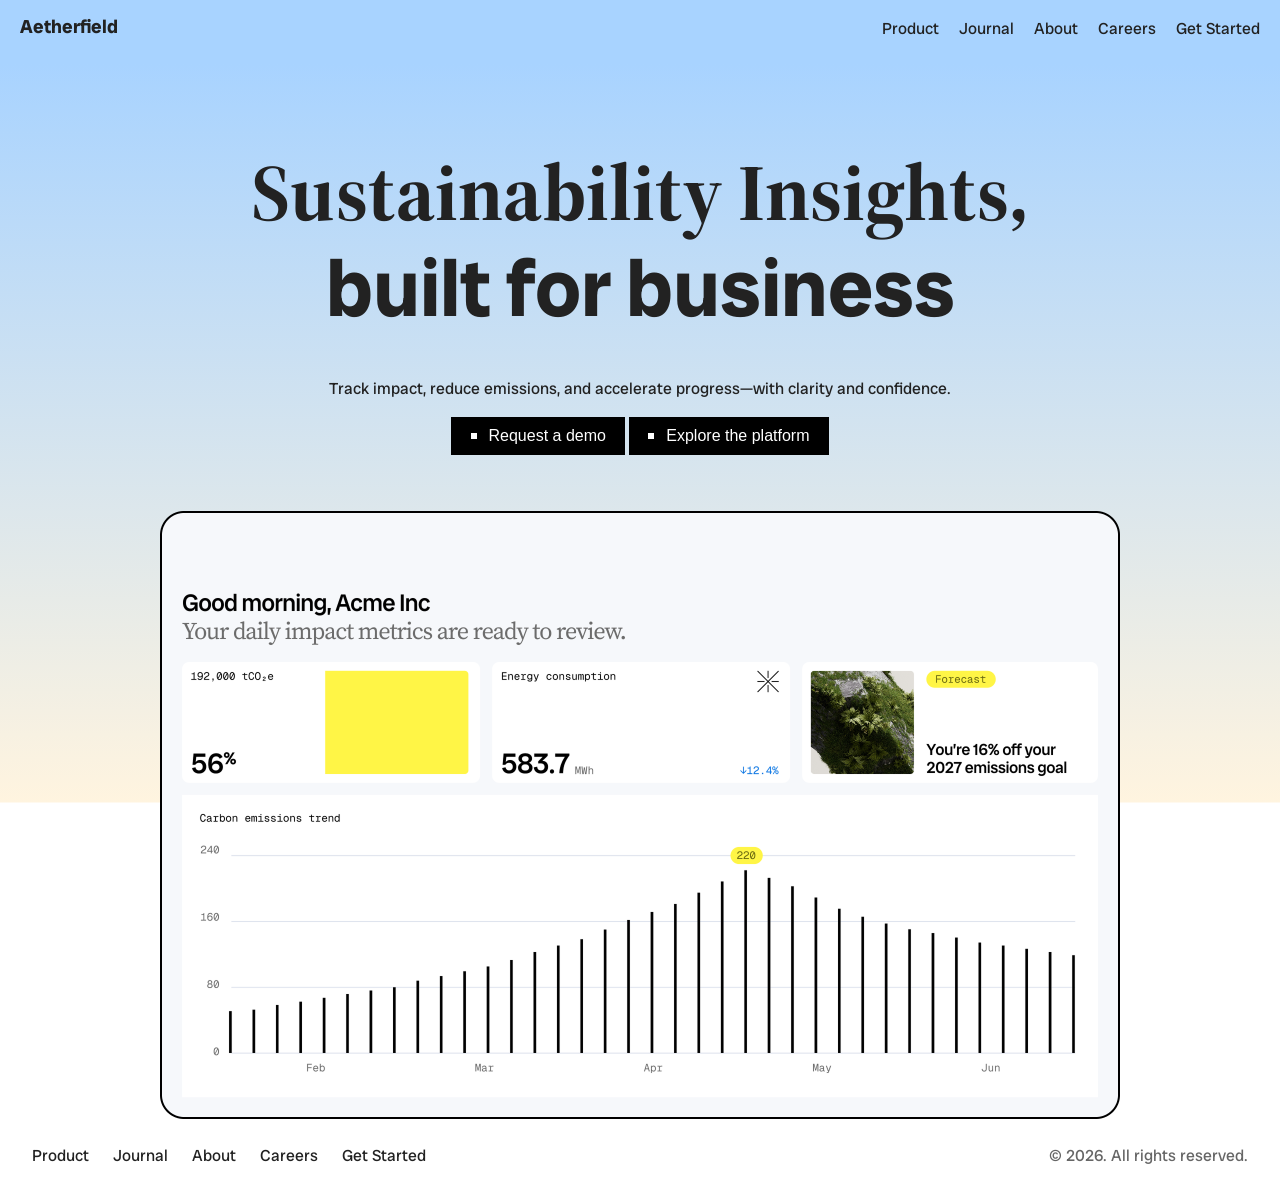
==== index.html @ 6864fba7 "first commit" ====
<!doctype html>
<html lang="en">
  <head>
    <meta charset="UTF-8" />
    <meta name="viewport" content="width=device-width, initial-scale=1.0" />
    <title>CIS 211 Internet & Web Technology</title>
    <link rel="preconnect" href="https://fonts.googleapis.com">
<link rel="preconnect" href="https://fonts.gstatic.com" crossorigin>
<link href="https://fonts.googleapis.com/css2?family=Radio+Canada+Big:ital,wght@0,400..700;1,400..700&family=Radio+Canada:ital,wght@0,400..700;1,400..700&display=swap" rel="stylesheet">
<link href="https://fonts.googleapis.com/css2?family=Inter:wght@400;500;600&family=Source+Serif+4:ital,opsz,wght@0,8..60,400;0,8..60,600;0,8..60,700;1,8..60,400&display=swap" rel="stylesheet">
    <link href="./css/styles.css" rel="stylesheet" />
  </head>
  <body>
    <header>
      <nav>
        <div class="logo">
          <h3 class="textLogo"> Aetherfield</h3>
          <!-- <img src="./images/" alt="Logo" class="brandLogo"> -->
        </div>
        <ul>
          <li><a href="./product.html">Product</a></li>
          <li><a href="./journal.html">Journal</a></li>
          <li><a href="./about.html">About</a></li>
          <li><a href="./careers.html">Careers</a></li>
          <li><a href="./getstarted.html">Get Started</a></li>
        </ul>
      </nav>
    </header>

    <main class="container">
      <section class="hero">
        <div class="heroText">
          <h1><span>Sustainability Insights,</span> <br>built for business</h1>
      <p>Track impact, reduce emissions, and accelerate progress—with clarity and confidence.</p>
      <button class="btn">Request a demo</button>
      <button class="btn">Explore the platform</button>
        </div>
        
      <div class="heroImg">
         <img  src="./images/HeroImage@2x.png" alt="Hero Image">
      </div>
     
      </section>
      <section>

      </section>
      <section>

      </section>
      <section>

      </section>
      <section>

      </section>
      <section>

      </section>
      <section>

      </section>
    </main>
    <footer>
      <nav>
         <ul>
        <li>Product</li>
        <li>Journal</li>
        <li>About</li>
        <li>Careers</li>
        <li>Get Started</li>
    </ul>
      </nav>
     
    <div>&copy; 2026. All rights reserved.</div>
    </footer>
  </body>
</html>
---- css/styles.css ----
/* Simple starter CSS */

:root {
  --font-serif: 'Source Serif 4', Georgia, serif;
  --font-sans: 'Inter', system-ui, -apple-system, "Segoe UI", Roboto, sans-serif;
  --font-display: 'Radio Canada Big', sans-serif;
  --font-body: 'Radio Canada', sans-serif;
  --bg: #ffffff;
  --text: #222222;
  --muted: #666666;
  --accent: #2f5bd8;
  --btncolor:#000;
  --btncolor2:#e8dfdf;
  --border: #dddddd;
  --radius: 0px;
}

* {
  box-sizing: border-box;
  margin: 0;
}

body {
  font-family: var(--font-display);
  line-height: 1.6;
  color: var(--text);
  background: var(--bg);
}

img {
  max-width: 100%;
  display: block;
}

h1, h2, h3 {
  line-height: 1.2;
  margin-bottom: 0.5em;
}
h1{
  font-size:3rem;
}
p {
 color: var(--text);
  margin-bottom: 1em;
  font-size:1rem;
}

a {
  color: var(--accent);
}

/* Layout */
main {
  padding: 0rem 0rem;
}
.container {
  max-width: 100%;
  margin: 0 auto;
}

header,
footer {
  padding: 1rem 0;
}
header{
  background-color:#a8d3ff;
}
header nav{
  display:flex;
  justify-content:space-between;
  padding:0px 20px;
}
header nav ul{
  display:flex;
  flex-direction:row;
  list-style: none;
  gap:20px;
}
header nav ul li{
  color: var(--text);
}
header nav ul li a{
  text-decoration: none;
  color: var(--text);
}
footer {
  border-bottom: none;
  color: var(--muted);
  display: flex;
  justify-content: space-between; /* Pushes nav to one side, copyright to the other */
  align-items: center;            /* Vertically centers links with text */
  padding: 1.5rem 2rem;
}
footer nav{
  display:flex;
  justify-content:space-between;
}
footer nav ul{
  display: flex;
  gap: 1.5rem;                   /* Spacing between footer links */
  list-style: none;              /* Removes default bullet points */
  margin: 0;
  padding: 0;
}
footer nav ul li{
  color: var(--text);
}

/* Button */
.btn {
  padding: 0.6rem 1.2rem;
  border: none;
  border-radius: var(--radius);
  background: var(--btncolor);
  color: #fff;
  font-size: 1rem;
  gap: 0.75rem;
  text-decoration: none;
  cursor: pointer;
  display: inline-flex;
  align-items: center;
  justify-content: center;
}
.btn::before {
  content: "";
  display: inline-block;
  width: 6px;
  height: 6px;
  background-color: currentColor; /* Matches text color automatically */
}
.btn2 {
  display: inline-block;
  padding: 0.6rem 1.2rem;
  border: none;
  border-radius: var(--radius);
  background: var(--btncolor2);
  color: #333;
  font-size: 1rem;
  text-decoration: none;
  cursor: pointer;
}
.btn:hover {
  opacity: 0.9;
}

/* Card */
.card {
  padding: 1rem;
  border: 1px solid var(--border);
  border-radius: var(--radius);
}
/* Hero */
.hero{
  flex-direction: column;
  align-items: center;    /* Centers items horizontally */
  text-align: center;     /* Centers inline text */
  width: 100%;
  background-image: linear-gradient(180deg, #a8d3ff 0%, #fff4df 100%);
  background-size: 100% 70%;
  background-repeat: no-repeat;
  background-position: top center;
  background-color: #ffffff;
  padding: 5rem 0 0;
}
.hero h1{
  font-size:80px;
}
.hero h1 span{
 font-family: var(--font-serif);
}
.hero .heroImg{
  margin-top:56px;
}
.hero .heroImg img{
max-width: 960px;
  height: auto;
  display: block;
  margin:0 auto;
}
/* Forms */
input,
textarea {
  width: 100%;
  padding: 0.5rem;
  border: 1px solid var(--border);
  border-radius: var(--radius);
  font: inherit;
}

:focus-visible {
  outline: 2px solid var(--accent);
  outline-offset: 2px;
}
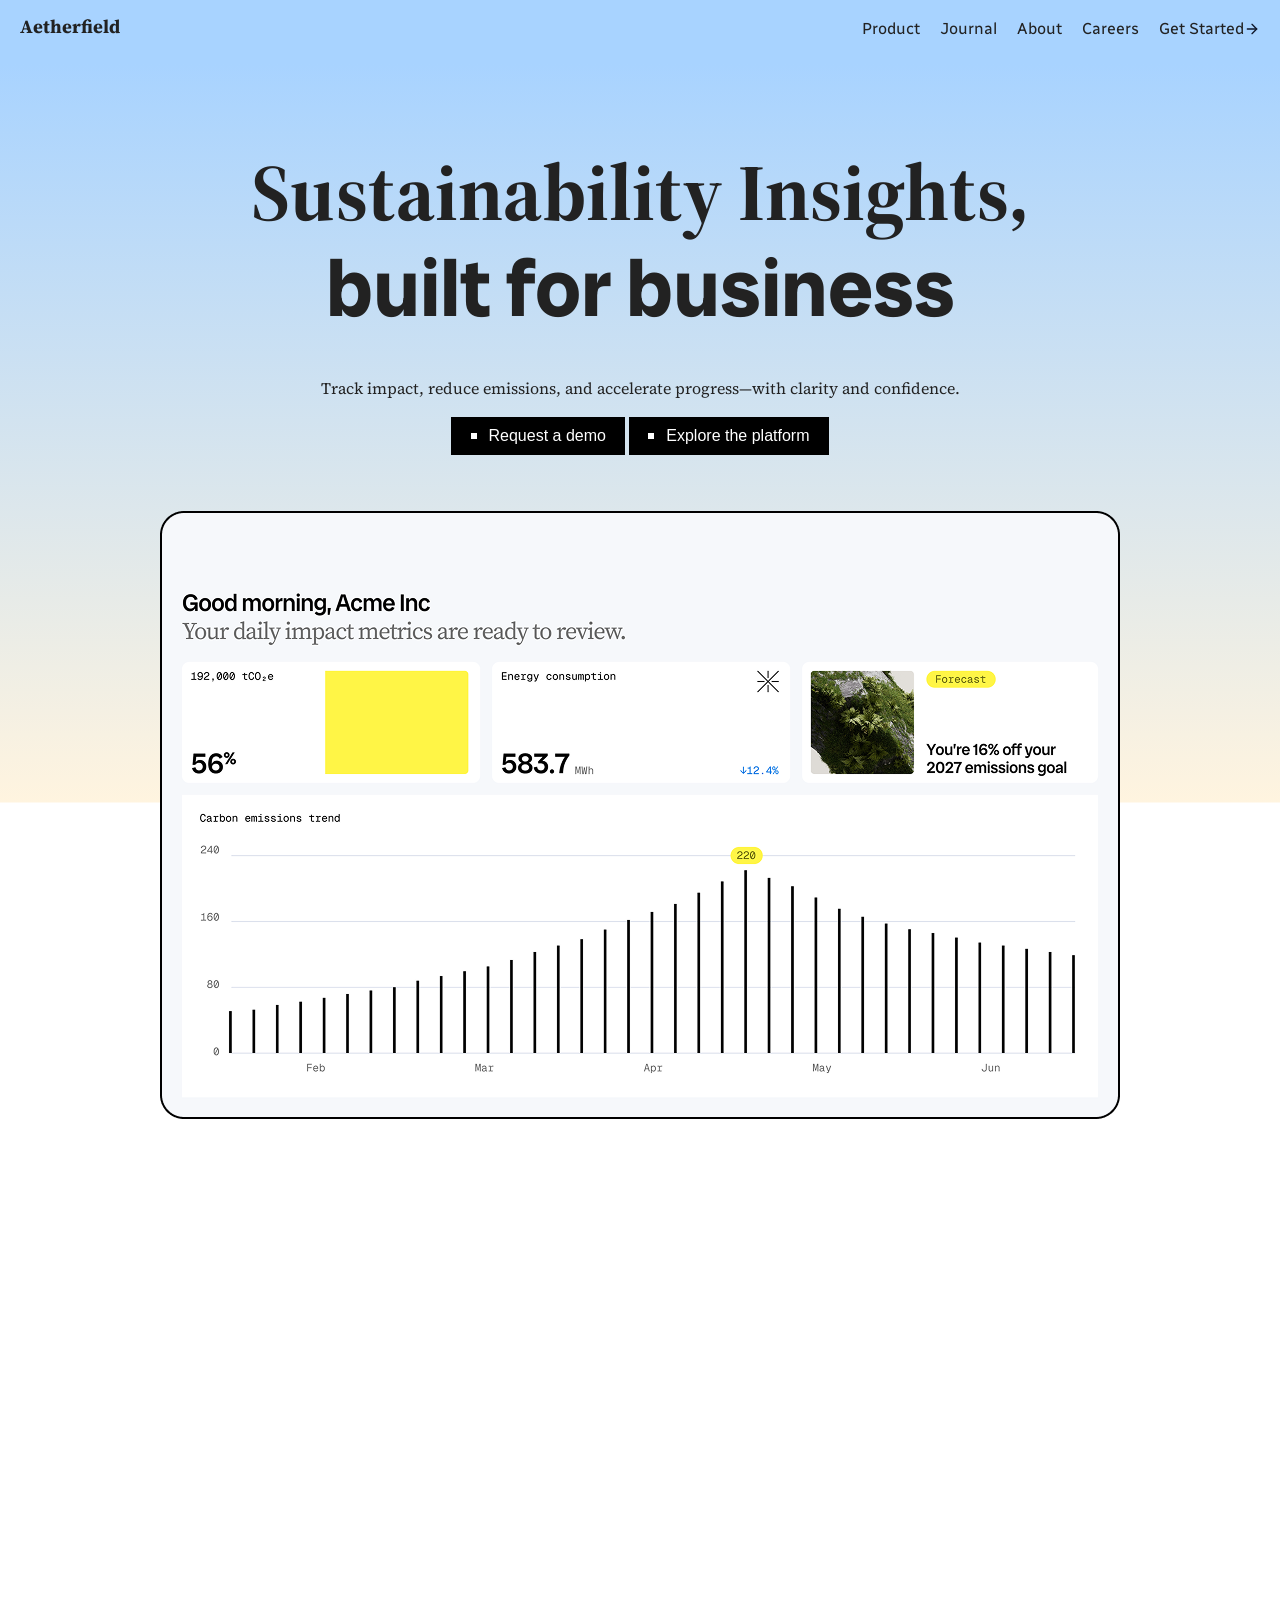
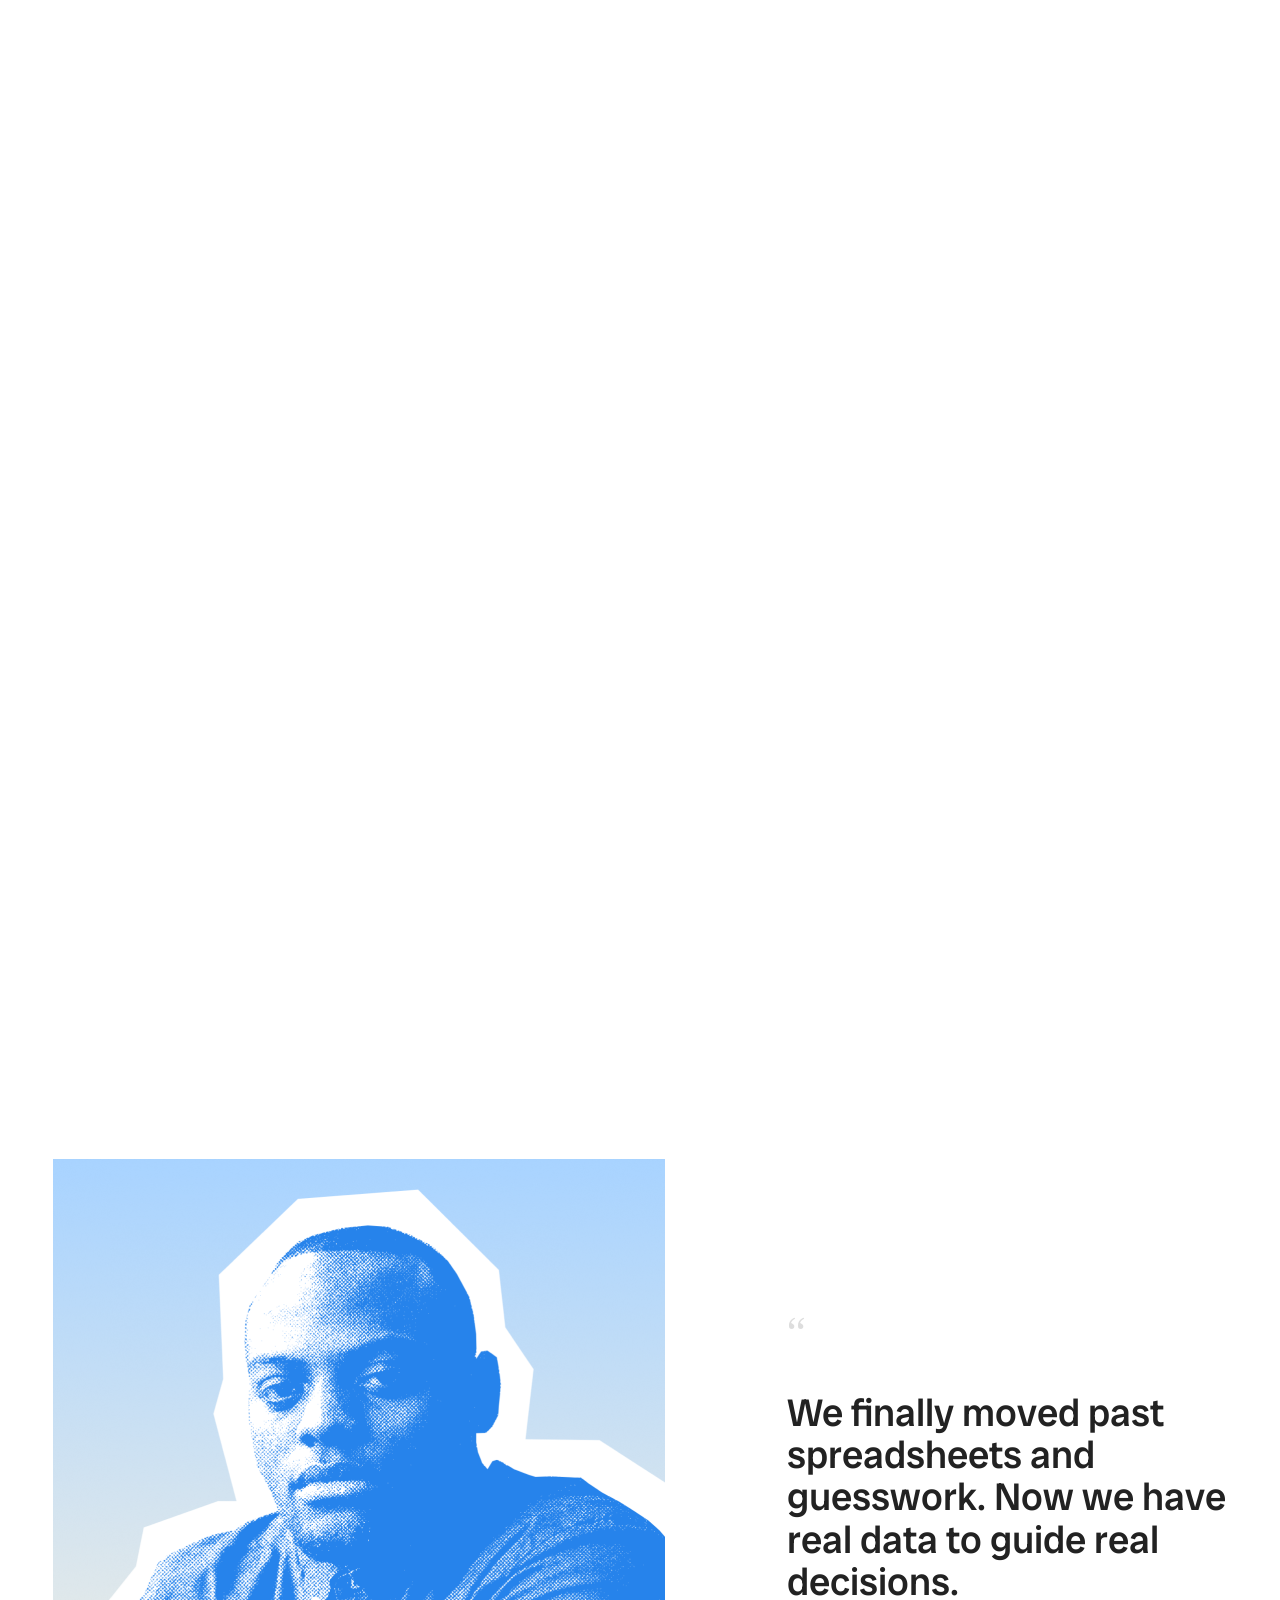
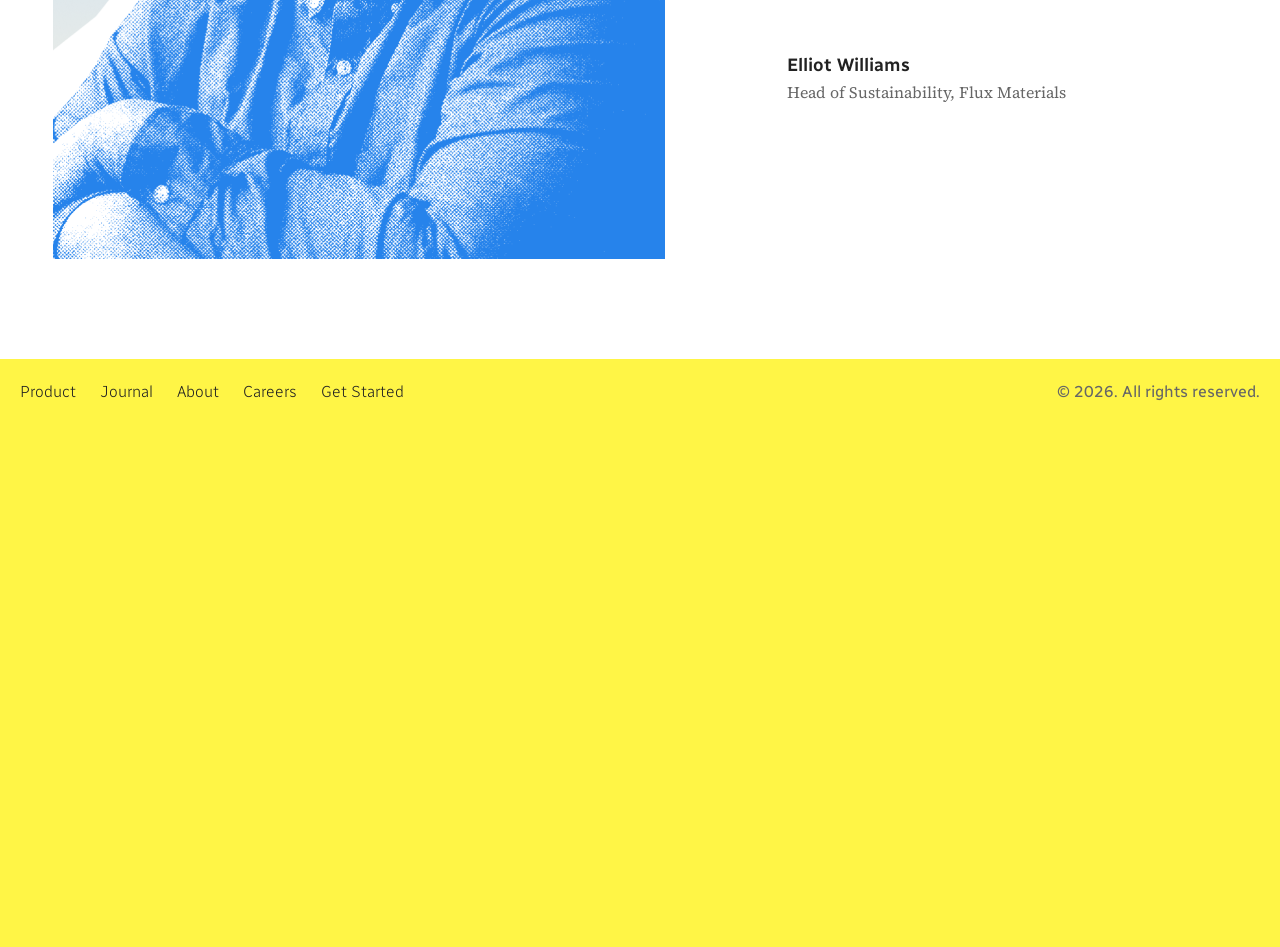
==== commit 3560b83e: "Implement responsive testimonial section" ====
--- a/index.html
+++ b/index.html
@@ -1,77 +1,115 @@
 <!doctype html>
 <html lang="en">
-  <head>
-    <meta charset="UTF-8" />
-    <meta name="viewport" content="width=device-width, initial-scale=1.0" />
-    <title>CIS 211 Internet & Web Technology</title>
-    <link rel="preconnect" href="https://fonts.googleapis.com">
-<link rel="preconnect" href="https://fonts.gstatic.com" crossorigin>
-<link href="https://fonts.googleapis.com/css2?family=Radio+Canada+Big:ital,wght@0,400..700;1,400..700&family=Radio+Canada:ital,wght@0,400..700;1,400..700&display=swap" rel="stylesheet">
-<link href="https://fonts.googleapis.com/css2?family=Inter:wght@400;500;600&family=Source+Serif+4:ital,opsz,wght@0,8..60,400;0,8..60,600;0,8..60,700;1,8..60,400&display=swap" rel="stylesheet">
-    <link href="./css/styles.css" rel="stylesheet" />
-  </head>
-  <body>
-    <header>
-      <nav>
-        <div class="logo">
-          <h3 class="textLogo"> Aetherfield</h3>
-          <!-- <img src="./images/" alt="Logo" class="brandLogo"> -->
-        </div>
-        <ul>
-          <li><a href="./product.html">Product</a></li>
-          <li><a href="./journal.html">Journal</a></li>
-          <li><a href="./about.html">About</a></li>
-          <li><a href="./careers.html">Careers</a></li>
-          <li><a href="./getstarted.html">Get Started</a></li>
-        </ul>
-      </nav>
-    </header>
 
-    <main class="container">
-      <section class="hero">
-        <div class="heroText">
-          <h1><span>Sustainability Insights,</span> <br>built for business</h1>
-      <p>Track impact, reduce emissions, and accelerate progress—with clarity and confidence.</p>
-      <button class="btn">Request a demo</button>
-      <button class="btn">Explore the platform</button>
-        </div>
-        
+<head>
+  <meta charset="UTF-8" />
+  <meta name="viewport" content="width=device-width, initial-scale=1.0" />
+  <title>CIS 211 Internet & Web Technology</title>
+  <link rel="preconnect" href="https://fonts.googleapis.com">
+  <link rel="preconnect" href="https://fonts.gstatic.com" crossorigin>
+  <link
+    href="https://fonts.googleapis.com/css2?family=Radio+Canada+Big:ital,wght@0,400..700;1,400..700&family=Radio+Canada:ital,wght@0,400..700;1,400..700&display=swap"
+    rel="stylesheet">
+  <link
+    href="https://fonts.googleapis.com/css2?family=Inter:wght@400;500;600&family=Source+Serif+4:ital,opsz,wght@0,8..60,400;0,8..60,600;0,8..60,700;1,8..60,400&display=swap"
+    rel="stylesheet">
+  <link href="./css/styles.css" rel="stylesheet" />
+</head>
+
+<body>
+  <header>
+    <nav>
+      <div class="logo">
+        <h3 class="textLogo"><a href="./index.html">Aetherfield</a> </h3>
+        <!-- <img src="./images/" alt="Logo" class="brandLogo"> -->
+      </div>
+      <ul>
+        <li><a href="./product.html">Product</a></li>
+        <li><a href="./journal.html">Journal</a></li>
+        <li><a href="./about.html">About</a></li>
+        <li><a href="./careers.html">Careers</a></li>
+        <li><a class="arrow-link" href="./getstarted.html"><span>Get Started </span><svg class="arrow"
+              viewBox="0 0 24 24" fill="none" stroke="currentColor" stroke-width="2" stroke-linecap="round"
+              stroke-linejoin="round" aria-hidden="true" focusable="false">
+              <!-- Horizontal stem line -->
+              <line x1="5" y1="12" x2="19" y2="12" />
+              <!-- Chevron arrow head -->
+              <polyline points="12 5 19 12 12 19" />
+            </svg>
+          </a>
+        </li>
+      </ul>
+    </nav>
+  </header>
+
+  <main class="container">
+    <section class="hero">
+      <div class="heroText">
+        <h1>Sustainability Insights, <br><span>built for business</span></h1>
+        <p>Track impact, reduce emissions, and accelerate progress—with clarity and confidence.</p>
+        <button class="btn">Request a demo</button>
+        <button class="btn">Explore the platform</button>
+      </div>
+
       <div class="heroImg">
-         <img  src="./images/HeroImage@2x.png" alt="Hero Image">
+        <img src="./images/HeroImage.png" alt="Hero Image">
       </div>
-     
-      </section>
-      <section>
 
-      </section>
-      <section>
+    </section>
+    <section class="sustainability">
 
-      </section>
-      <section>
+    </section>
+    <section class="clarity">
 
-      </section>
-      <section>
+    </section>
+    <section class="acme">
 
-      </section>
-      <section>
+    </section>
+    <section class="journal">
 
-      </section>
-      <section>
+    </section>
 
-      </section>
-    </main>
-    <footer>
-      <nav>
-         <ul>
-        <li>Product</li>
-        <li>Journal</li>
-        <li>About</li>
-        <li>Careers</li>
-        <li>Get Started</li>
-    </ul>
-      </nav>
-     
-    <div>&copy; 2026. All rights reserved.</div>
-    </footer>
-  </body>
-</html>
+    <section class="testomonial">
+      
+      <div class="testimonialImg">
+        <img src="./images/testimonial.png" alt="Testimonial portrait">
+      </div>
+
+      <div class="testimonialText">
+        <span class="quoteMark">“</span>
+
+        <blockquote>
+            We finally moved past spreadsheets and guesswork.
+            Now we have real data to guide real decisions.
+        </blockquote>
+
+        <p class="testimonialName">Elliot Williams</p>
+        <p class="testimonialRole">Head of Sustainability, Flux Materials</p>
+      </div>
+
+    </section>
+    <section class="request">
+
+    </section>
+  </main>
+  <footer>
+    <nav>
+      <ul>
+        <li><a href="./product.html">Product</a></li>
+        <li><a href="./journal.html">Journal</a></li>
+        <li><a href="./about.html">About</a></li>
+        <li><a href="./careers.html">Careers</a></li>
+        <li><a href="./getstarted.html">Get Started</a></li>
+      </ul>
+      <div class="copy">&copy; 2026. All rights reserved.</div>
+    </nav>
+
+    
+    <div class="footerImage">
+
+    </div>
+    <div class="footerLogo"></div>
+  </footer>
+</body>
+
+</html>
--- a/css/styles.css
+++ b/css/styles.css
@@ -9,10 +9,11 @@
   --text: #222222;
   --muted: #666666;
   --accent: #2f5bd8;
-  --btncolor:#000;
-  --btncolor2:#e8dfdf;
+  --btncolor: #000;
+  --btncolor2: #e8dfdf;
   --border: #dddddd;
   --radius: 0px;
+  --font-size: 1rem;
 }
 
 * {
@@ -21,7 +22,7 @@
 }
 
 body {
-  font-family: var(--font-display);
+  font-family: var(--font-serif);
   line-height: 1.6;
   color: var(--text);
   background: var(--bg);
@@ -32,80 +33,139 @@
   display: block;
 }
 
-h1, h2, h3 {
+h1,
+h2,
+h3 {
   line-height: 1.2;
   margin-bottom: 0.5em;
 }
-h1{
-  font-size:3rem;
-}
+
+h1 {
+  font-size: 3rem;
+}
+
 p {
- color: var(--text);
+  color: var(--text);
   margin-bottom: 1em;
-  font-size:1rem;
+  font-size: 1rem;
 }
 
 a {
   color: var(--accent);
 }
-
 /* Layout */
-main {
-  padding: 0rem 0rem;
-}
-.container {
+
+main.container {
+  display: grid;
   max-width: 100%;
   margin: 0 auto;
+}
+main .sustainability{
+  height:862px;
+}
+main .clarity{
+  height:678px;
 }
 
 header,
 footer {
   padding: 1rem 0;
 }
-header{
-  background-color:#a8d3ff;
-}
-header nav{
-  display:flex;
-  justify-content:space-between;
-  padding:0px 20px;
-}
-header nav ul{
-  display:flex;
-  flex-direction:row;
+
+header {
+  background-color: #a8d3ff;
+}
+.logo a{
+  text-decoration: none;
+  color:var(--text);
+}
+header nav {
+  display: flex;
+  justify-content: space-between; /* Pushes nav to one side, logo to the other */
+  padding: 0px 20px;
+}
+
+header nav ul {
+  display: flex;
+  flex-direction: row;
   list-style: none;
-  gap:20px;
-}
-header nav ul li{
-  color: var(--text);
-}
-header nav ul li a{
-  text-decoration: none;
-  color: var(--text);
+  gap: 20px;
+}
+
+header nav ul li {
+  color: var(--text);
+}
+
+header nav ul li a {
+  text-decoration: none;
+  color: var(--text);
+  display:inline-flex;align-items: center;
+  font-size: var(--font-size);
+  font-family: var(--font-body);
+}
+header nav ul li a .arrow{
+  gap: 0.35rem;
+  text-decoration: none;
+  color: #0f172a;
+  width:16px;
+  height:16px;
+}
+header nav ul li a.arrow::after {
+  font-size: 1 rem;
 }
 footer {
+  font-family: var(--font-body);
   border-bottom: none;
   color: var(--muted);
   display: flex;
-  justify-content: space-between; /* Pushes nav to one side, copyright to the other */
-  align-items: center;            /* Vertically centers links with text */
-  padding: 1.5rem 2rem;
-}
-footer nav{
-  display:flex;
-  justify-content:space-between;
-}
-footer nav ul{
-  display: flex;
-  gap: 1.5rem;                   /* Spacing between footer links */
-  list-style: none;              /* Removes default bullet points */
+  flex-direction: column;
+  justify-content: space-between;
+  /* Pushes nav to one side, copyright to the other */
+  align-items:flex-start;
+  /* Vertically centers links with text */
+  padding: 1.25rem 1.25rem;
+  height:588px;
+  background-color:#fff546;
+}
+footer nav {
+  display: flex;
+  justify-content: space-between;
+  width:100%;
+}
+footer nav ul {
+  display: flex;
+  gap: 1.5rem;
+  /* Spacing between footer links */
+  list-style: none;
+  /* Removes default bullet points */
   margin: 0;
   padding: 0;
 }
-footer nav ul li{
-  color: var(--text);
-}
-
+footer nav ul li a {
+  color: var(--text);
+  font-family: var(--font-body);
+  text-decoration: none;
+  font-weight:300;
+}
+footer .copy {
+  color: var(--muted);
+}
+footer .footerImage{
+  background-image:url('../images/Footerbgimage.png');
+  background-size: cover;        /* Scales image to fill entire element without distortion */
+  background-position: center;   /* Anchors focus to center */
+  background-repeat: no-repeat;  /* Prevents image tiling */
+  height:280px;
+  width:100%;
+}
+footer .footerLogo{
+  background-image:url('../images/textLogo.png');
+  background-size: cover;        /* Scales image to fill entire element without distortion */
+  background-position: center;   /* Anchors focus to center */
+  background-repeat: no-repeat;  /* Prevents image tiling */
+  height:204px;
+  width:100%;
+}
 /* Button */
 .btn {
   padding: 0.6rem 1.2rem;
@@ -121,13 +181,16 @@
   align-items: center;
   justify-content: center;
 }
+
 .btn::before {
   content: "";
   display: inline-block;
   width: 6px;
   height: 6px;
-  background-color: currentColor; /* Matches text color automatically */
-}
+  background-color: currentColor;
+  /* Matches text color automatically */
+}
+
 .btn2 {
   display: inline-block;
   padding: 0.6rem 1.2rem;
@@ -139,6 +202,7 @@
   text-decoration: none;
   cursor: pointer;
 }
+
 .btn:hover {
   opacity: 0.9;
 }
@@ -149,11 +213,14 @@
   border: 1px solid var(--border);
   border-radius: var(--radius);
 }
+
 /* Hero */
-.hero{
+.hero {
   flex-direction: column;
-  align-items: center;    /* Centers items horizontally */
-  text-align: center;     /* Centers inline text */
+  align-items: center;
+  /* Centers items horizontally */
+  text-align: center;
+  /* Centers inline text */
   width: 100%;
   background-image: linear-gradient(180deg, #a8d3ff 0%, #fff4df 100%);
   background-size: 100% 70%;
@@ -162,21 +229,28 @@
   background-color: #ffffff;
   padding: 5rem 0 0;
 }
-.hero h1{
-  font-size:80px;
-}
-.hero h1 span{
- font-family: var(--font-serif);
-}
-.hero .heroImg{
-  margin-top:56px;
-}
-.hero .heroImg img{
-max-width: 960px;
+
+.hero h1 {
+  font-size: 80px;
+}
+
+.hero h1 span {
+  font-family: var(--font-display);
+  font-weight:bold;
+}
+
+.hero .heroImg {
+  margin-top: 56px;
+}
+
+.hero .heroImg img {
+  max-width: 960px;
+  width: 100%;
   height: auto;
   display: block;
-  margin:0 auto;
-}
+  margin: 0 auto;
+}
+
 /* Forms */
 input,
 textarea {
@@ -191,3 +265,99 @@
   outline: 2px solid var(--accent);
   outline-offset: 2px;
 }
+
+/* Testimonial */
+.testomonial {
+  display: flex;
+  align-items: center;
+  justify-content: center;
+  gap: 10%;
+  padding: 100px 32px;
+  width: 100%;
+  max-width: 1440px;
+  margin: 0 auto;
+  background-color: var(--bg);
+}
+
+.testomonial .testimonialImg {
+  flex: 1;
+  max-width: 612px;
+}
+
+.testomonial .testimonialImg img {
+  width: 100%;
+  height: auto;
+  display: block;
+}
+
+.testomonial .testimonialText {
+  flex: 1;
+  max-width: 440px;
+}
+
+.testomonial .quoteMark {
+  display: block;
+  font-family: var(--font-serif);
+  font-size: 48px;
+  color: var(--border);
+  margin-bottom: 32px;
+  line-height: 1;
+}
+
+.testomonial blockquote {
+  font-family: var(--font-display);
+  font-size: clamp(24px, 3vw, 40px);
+  font-weight: 500;
+  line-height: 1.1;
+  color: var(--text);
+  margin-bottom: 48px;
+}
+
+.testomonial .testimonialName {
+  font-family: var(--font-body);
+  font-size: 18px;
+  font-weight: 600;
+  margin-bottom: 0;
+}
+
+.testomonial .testimonialRole {
+  font-family: var(--font-serif);
+  font-size: 16px;
+  color: var(--muted);
+  margin-bottom: 0;
+}
+
+/* Testimonial - Tablet */
+@media (max-width: 1279px) {
+  .testomonial {
+    gap: 6%;
+    padding: 64px 24px;
+  }
+
+  .testomonial blockquote {
+    margin-bottom: 32px;
+  }
+}
+
+/* Testimonial - Mobile */
+@media (max-width: 799px) {
+  .testomonial {
+    flex-direction: column;
+    align-items: stretch;
+    gap: 32px;
+    padding: 48px 24px;
+  }
+
+  .testomonial .testimonialImg,
+  .testomonial .testimonialText {
+    max-width: 100%;
+  }
+
+  .testomonial blockquote {
+    font-size: 28px;
+  }
+
+  .testomonial .quoteMark {
+    margin-bottom: 16px;
+  }
+}
